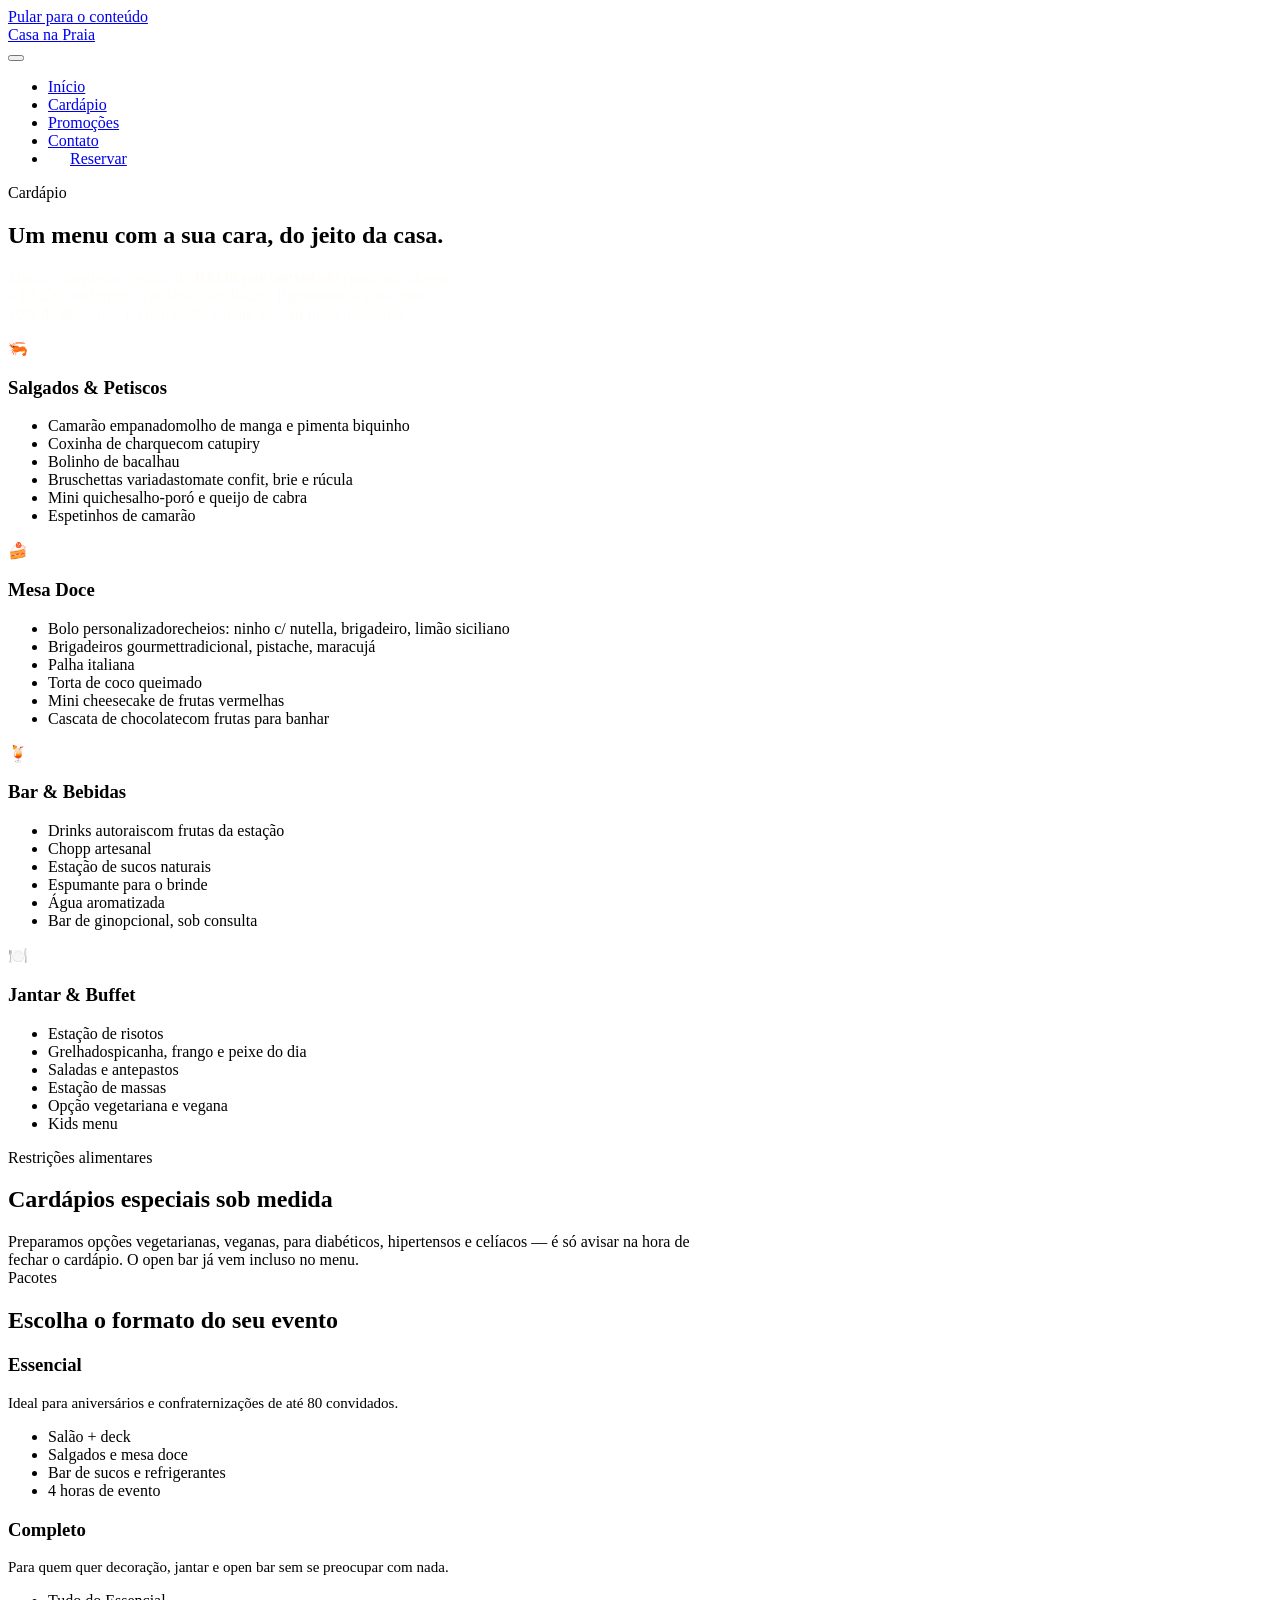
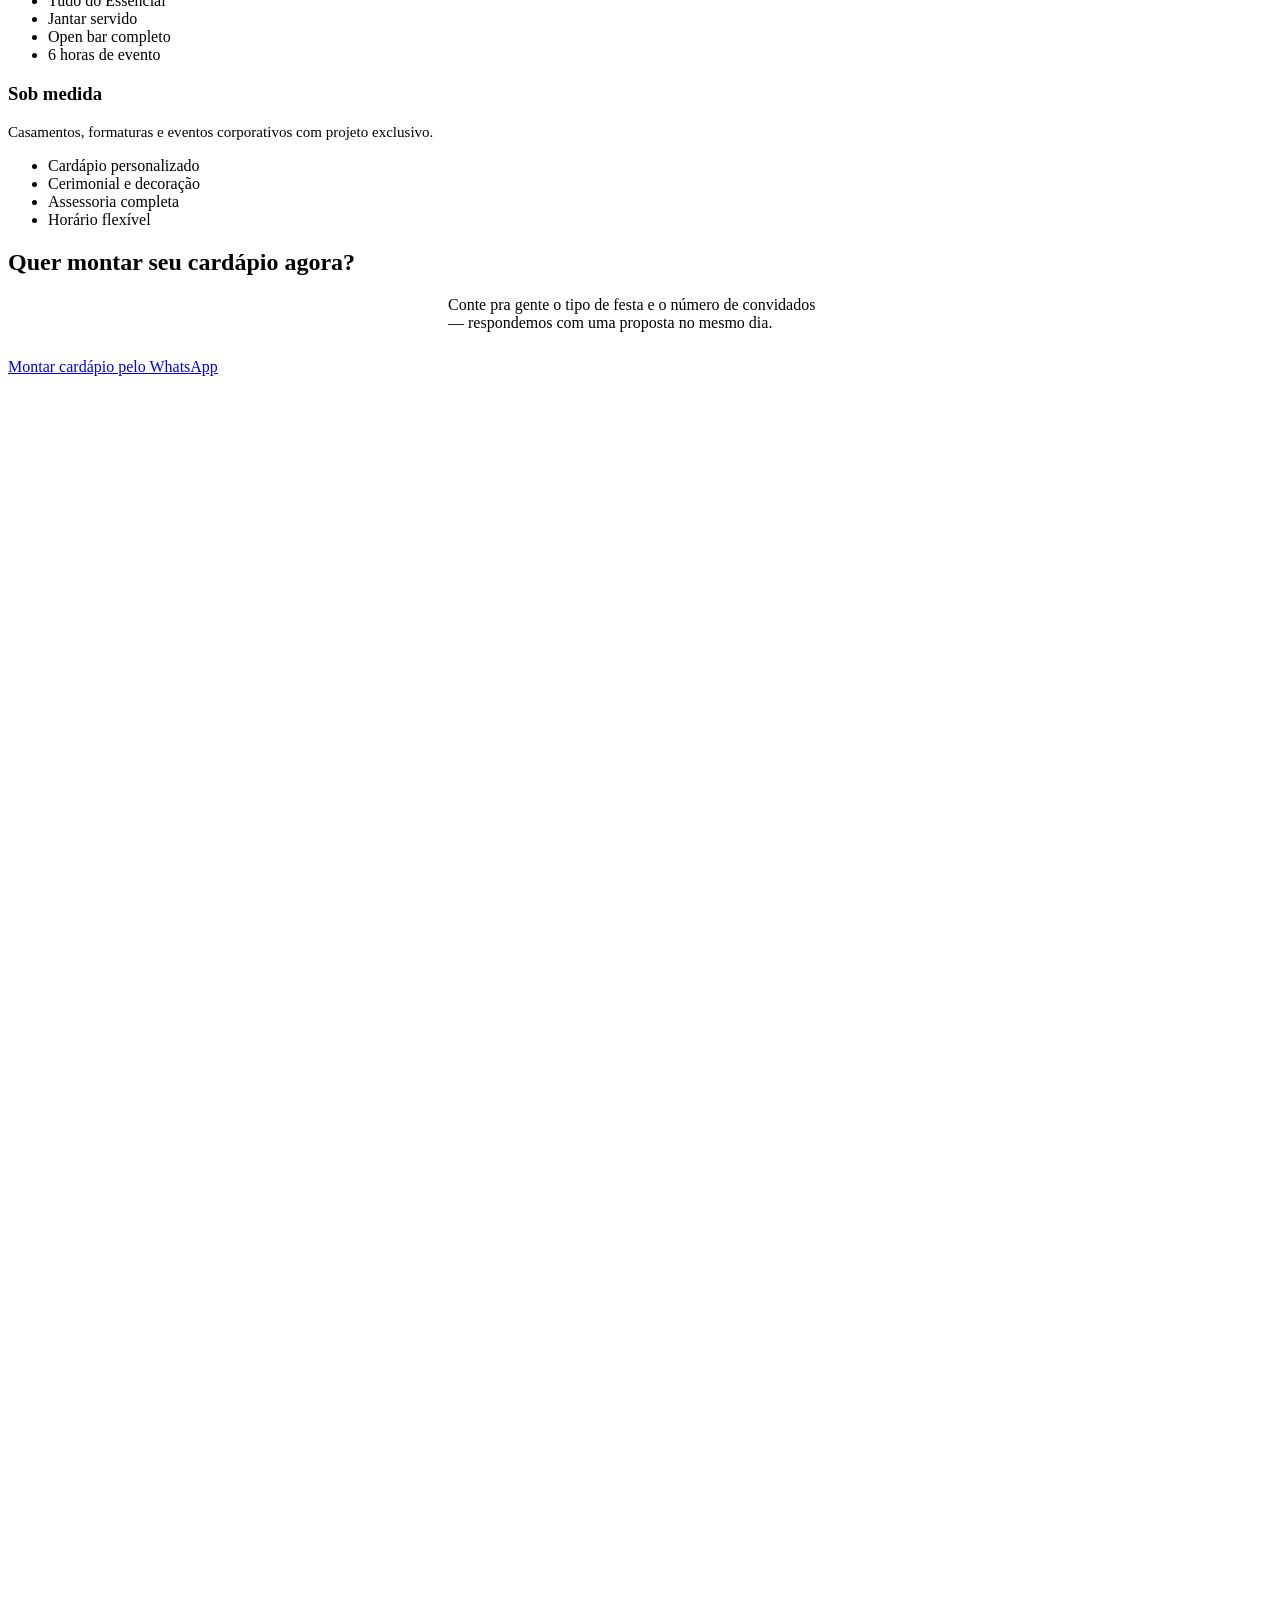
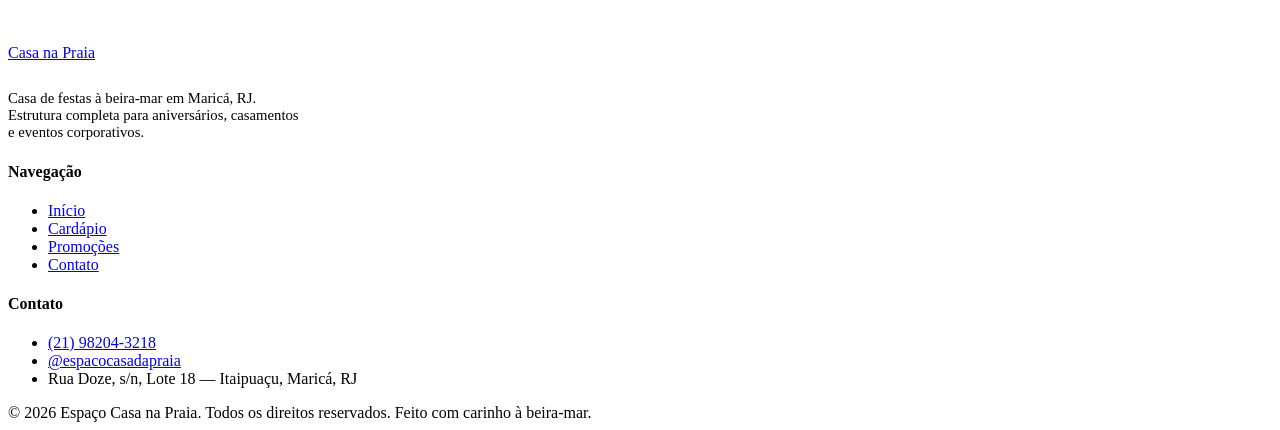
==== cardapio.html @ c76d35e6 "Add files via upload" ====
<!DOCTYPE html>
<html lang="pt-BR">
<head>
<meta charset="UTF-8">
<meta name="viewport" content="width=device-width, initial-scale=1.0">
<title>Cardápio — Espaço Casa na Praia</title>
<meta name="description" content="Conheça o cardápio do Espaço Casa na Praia: salgados, mesa doce, bar de bebidas e pacotes completos para o seu evento em Maricá, RJ.">
<link rel="canonical" href="https://www.espacocasadapraia.com.br/cardapio.html">
<link rel="preconnect" href="https://fonts.googleapis.com">
<link rel="stylesheet" href="css/style.css">
</head>
<body>
<a class="skip-link" href="#conteudo">Pular para o conteúdo</a>

<header class="site-header">
  <a href="index.html" class="logo">Casa na <span>Praia</span></a>
  <nav aria-label="Navegação principal">
    <button class="nav-toggle" aria-label="Abrir menu" aria-expanded="false">
      <span></span><span></span><span></span>
    </button>
    <ul class="nav-links">
      <li><a href="index.html">Início</a></li>
      <li><a href="cardapio.html">Cardápio</a></li>
      <li><a href="promocoes.html">Promoções</a></li>
      <li><a href="contato.html">Contato</a></li>
      <li><a href="contato.html#form" class="btn btn-primary" style="padding:10px 22px;">Reservar</a></li>
    </ul>
  </nav>
</header>

<main id="conteudo">
  <section class="page-hero">
    <div class="container reveal">
      <span class="eyebrow-label">Cardápio</span>
      <h1>Um menu com a sua cara, do jeito da casa.</h1>
      <p style="color: rgba(255,253,248,0.82); max-width: 56ch;">Menus completos a partir de <strong>R$140 por convidado</strong> (podendo chegar a R$220 conforme o cardápio escolhido). Pagamento à vista com 10% de desconto, ou parcelado em até 3x sem juros no cartão.</p>
    </div>
  </section>

  <section class="section-alt">
    <div class="container">
      <div class="card-grid reveal">

        <div class="menu-card">
          <span class="menu-card-icon">🦐</span>
          <h3>Salgados & Petiscos</h3>
          <ul class="menu-item-list">
            <li><span class="item-name">Camarão empanado<span class="item-desc">molho de manga e pimenta biquinho</span></span></li>
            <li><span class="item-name">Coxinha de charque<span class="item-desc">com catupiry</span></span></li>
            <li><span class="item-name">Bolinho de bacalhau</span></li>
            <li><span class="item-name">Bruschettas variadas<span class="item-desc">tomate confit, brie e rúcula</span></span></li>
            <li><span class="item-name">Mini quiches<span class="item-desc">alho-poró e queijo de cabra</span></span></li>
            <li><span class="item-name">Espetinhos de camarão</span></li>
          </ul>
        </div>

        <div class="menu-card">
          <span class="menu-card-icon">🍰</span>
          <h3>Mesa Doce</h3>
          <ul class="menu-item-list">
            <li><span class="item-name">Bolo personalizado<span class="item-desc">recheios: ninho c/ nutella, brigadeiro, limão siciliano</span></span></li>
            <li><span class="item-name">Brigadeiros gourmet<span class="item-desc">tradicional, pistache, maracujá</span></span></li>
            <li><span class="item-name">Palha italiana</span></li>
            <li><span class="item-name">Torta de coco queimado</span></li>
            <li><span class="item-name">Mini cheesecake de frutas vermelhas</span></li>
            <li><span class="item-name">Cascata de chocolate<span class="item-desc">com frutas para banhar</span></span></li>
          </ul>
        </div>

        <div class="menu-card">
          <span class="menu-card-icon">🍹</span>
          <h3>Bar & Bebidas</h3>
          <ul class="menu-item-list">
            <li><span class="item-name">Drinks autorais<span class="item-desc">com frutas da estação</span></span></li>
            <li><span class="item-name">Chopp artesanal</span></li>
            <li><span class="item-name">Estação de sucos naturais</span></li>
            <li><span class="item-name">Espumante para o brinde</span></li>
            <li><span class="item-name">Água aromatizada</span></li>
            <li><span class="item-name">Bar de gin<span class="item-desc">opcional, sob consulta</span></span></li>
          </ul>
        </div>

        <div class="menu-card">
          <span class="menu-card-icon">🍽️</span>
          <h3>Jantar & Buffet</h3>
          <ul class="menu-item-list">
            <li><span class="item-name">Estação de risotos</span></li>
            <li><span class="item-name">Grelhados<span class="item-desc">picanha, frango e peixe do dia</span></span></li>
            <li><span class="item-name">Saladas e antepastos</span></li>
            <li><span class="item-name">Estação de massas</span></li>
            <li><span class="item-name">Opção vegetariana e vegana</span></li>
            <li><span class="item-name">Kids menu</span></li>
          </ul>
        </div>

      </div>
    </div>
  </section>

  <section>
    <div class="container">
      <div class="section-head center reveal" style="max-width: 720px;">
        <span class="eyebrow-label">Restrições alimentares</span>
        <h2>Cardápios especiais sob medida</h2>
        <p style="margin: 0 auto;">Preparamos opções vegetarianas, veganas, para diabéticos, hipertensos e celíacos — é só avisar na hora de fechar o cardápio. O open bar já vem incluso no menu.</p>
      </div>
    </div>
  </section>

  <section>
    <div class="container">
      <div class="section-head center reveal">
        <span class="eyebrow-label">Pacotes</span>
        <h2>Escolha o formato do seu evento</h2>
      </div>
      <div class="card-grid reveal">
        <div class="menu-card">
          <h3>Essencial</h3>
          <p style="font-size:0.94rem;">Ideal para aniversários e confraternizações de até 80 convidados.</p>
          <ul class="menu-item-list">
            <li><span class="item-name">Salão + deck</span></li>
            <li><span class="item-name">Salgados e mesa doce</span></li>
            <li><span class="item-name">Bar de sucos e refrigerantes</span></li>
            <li><span class="item-name">4 horas de evento</span></li>
          </ul>
        </div>
        <div class="menu-card">
          <h3>Completo</h3>
          <p style="font-size:0.94rem;">Para quem quer decoração, jantar e open bar sem se preocupar com nada.</p>
          <ul class="menu-item-list">
            <li><span class="item-name">Tudo do Essencial</span></li>
            <li><span class="item-name">Jantar servido</span></li>
            <li><span class="item-name">Open bar completo</span></li>
            <li><span class="item-name">6 horas de evento</span></li>
          </ul>
        </div>
        <div class="menu-card">
          <h3>Sob medida</h3>
          <p style="font-size:0.94rem;">Casamentos, formaturas e eventos corporativos com projeto exclusivo.</p>
          <ul class="menu-item-list">
            <li><span class="item-name">Cardápio personalizado</span></li>
            <li><span class="item-name">Cerimonial e decoração</span></li>
            <li><span class="item-name">Assessoria completa</span></li>
            <li><span class="item-name">Horário flexível</span></li>
          </ul>
        </div>
      </div>
    </div>
  </section>

  <section class="cta-band">
    <div class="container reveal">
      <h2>Quer montar seu cardápio agora?</h2>
      <p style="margin: 0 auto 26px; max-width: 48ch;">Conte pra gente o tipo de festa e o número de convidados — respondemos com uma proposta no mesmo dia.</p>
      <a href="https://wa.me/5521982043218?text=Ol%C3%A1!%20Quero%20montar%20o%20card%C3%A1pio%20para%20o%20meu%20evento." target="_blank" rel="noopener" class="btn btn-outline-dark">Montar cardápio pelo WhatsApp</a>
    </div>
  </section>
</main>

<a class="whatsapp-float" href="https://wa.me/5521982043218?text=Ol%C3%A1!%20Quero%20montar%20o%20card%C3%A1pio%20para%20o%20meu%20evento." target="_blank" rel="noopener" aria-label="Falar no WhatsApp">
  <svg viewBox="0 0 32 32" fill="white" xmlns="http://www.w3.org/2000/svg"><path d="M16.001 3C9.373 3 4 8.373 4 15c0 2.29.638 4.43 1.744 6.256L4 29l7.94-1.687A11.94 11.94 0 0016 27c6.628 0 12-5.373 12-12S22.629 3 16.001 3zm0 21.6c-1.87 0-3.62-.52-5.113-1.424l-.367-.218-4.71 1.001 1.02-4.594-.24-.377A9.55 9.55 0 016.4 15c0-5.302 4.299-9.6 9.601-9.6 5.301 0 9.6 4.298 9.6 9.6 0 5.301-4.299 9.6-9.6 9.6zm5.273-7.19c-.29-.145-1.71-.844-1.975-.94-.264-.097-.457-.145-.649.145-.192.29-.746.94-.914 1.133-.168.193-.336.217-.626.072-.29-.145-1.224-.451-2.331-1.437-.862-.769-1.444-1.717-1.613-2.007-.168-.29-.018-.446.127-.59.13-.13.29-.338.434-.507.145-.169.193-.29.29-.482.097-.193.048-.362-.024-.507-.072-.145-.649-1.564-.89-2.14-.234-.564-.472-.488-.649-.497l-.553-.01c-.193 0-.507.072-.773.362-.264.29-1.01.987-1.01 2.407s1.034 2.79 1.178 2.983c.145.193 2.035 3.107 4.93 4.357.689.297 1.226.474 1.645.607.691.22 1.32.189 1.818.115.554-.083 1.71-.699 1.951-1.374.24-.676.24-1.254.168-1.374-.072-.121-.264-.193-.554-.338z"/></svg>
</a>

<footer>
  <div class="container">
    <div class="footer-grid">
      <div>
        <a href="index.html" class="logo" style="display:inline-block; margin-bottom:14px;">Casa na <span>Praia</span></a>
        <p style="max-width: 40ch; font-size: 0.92rem;">Casa de festas à beira-mar em Maricá, RJ. Estrutura completa para aniversários, casamentos e eventos corporativos.</p>
      </div>
      <div>
        <h4>Navegação</h4>
        <ul>
          <li><a href="index.html">Início</a></li>
          <li><a href="cardapio.html">Cardápio</a></li>
          <li><a href="promocoes.html">Promoções</a></li>
          <li><a href="contato.html">Contato</a></li>
        </ul>
      </div>
      <div>
        <h4>Contato</h4>
        <ul>
          <li><a href="https://wa.me/5521982043218" target="_blank" rel="noopener">(21) 98204-3218</a></li>
          <li><a href="https://instagram.com/espacocasadapraia" target="_blank" rel="noopener">@espacocasadapraia</a></li>
          <li>Rua Doze, s/n, Lote 18 — Itaipuaçu, Maricá, RJ</li>
        </ul>
      </div>
    </div>
    <div class="footer-bottom">
      <span>© 2026 Espaço Casa na Praia. Todos os direitos reservados.</span>
      <span>Feito com carinho à beira-mar.</span>
    </div>
  </div>
</footer>

<script src="js/script.js"></script>
</body>
</html>
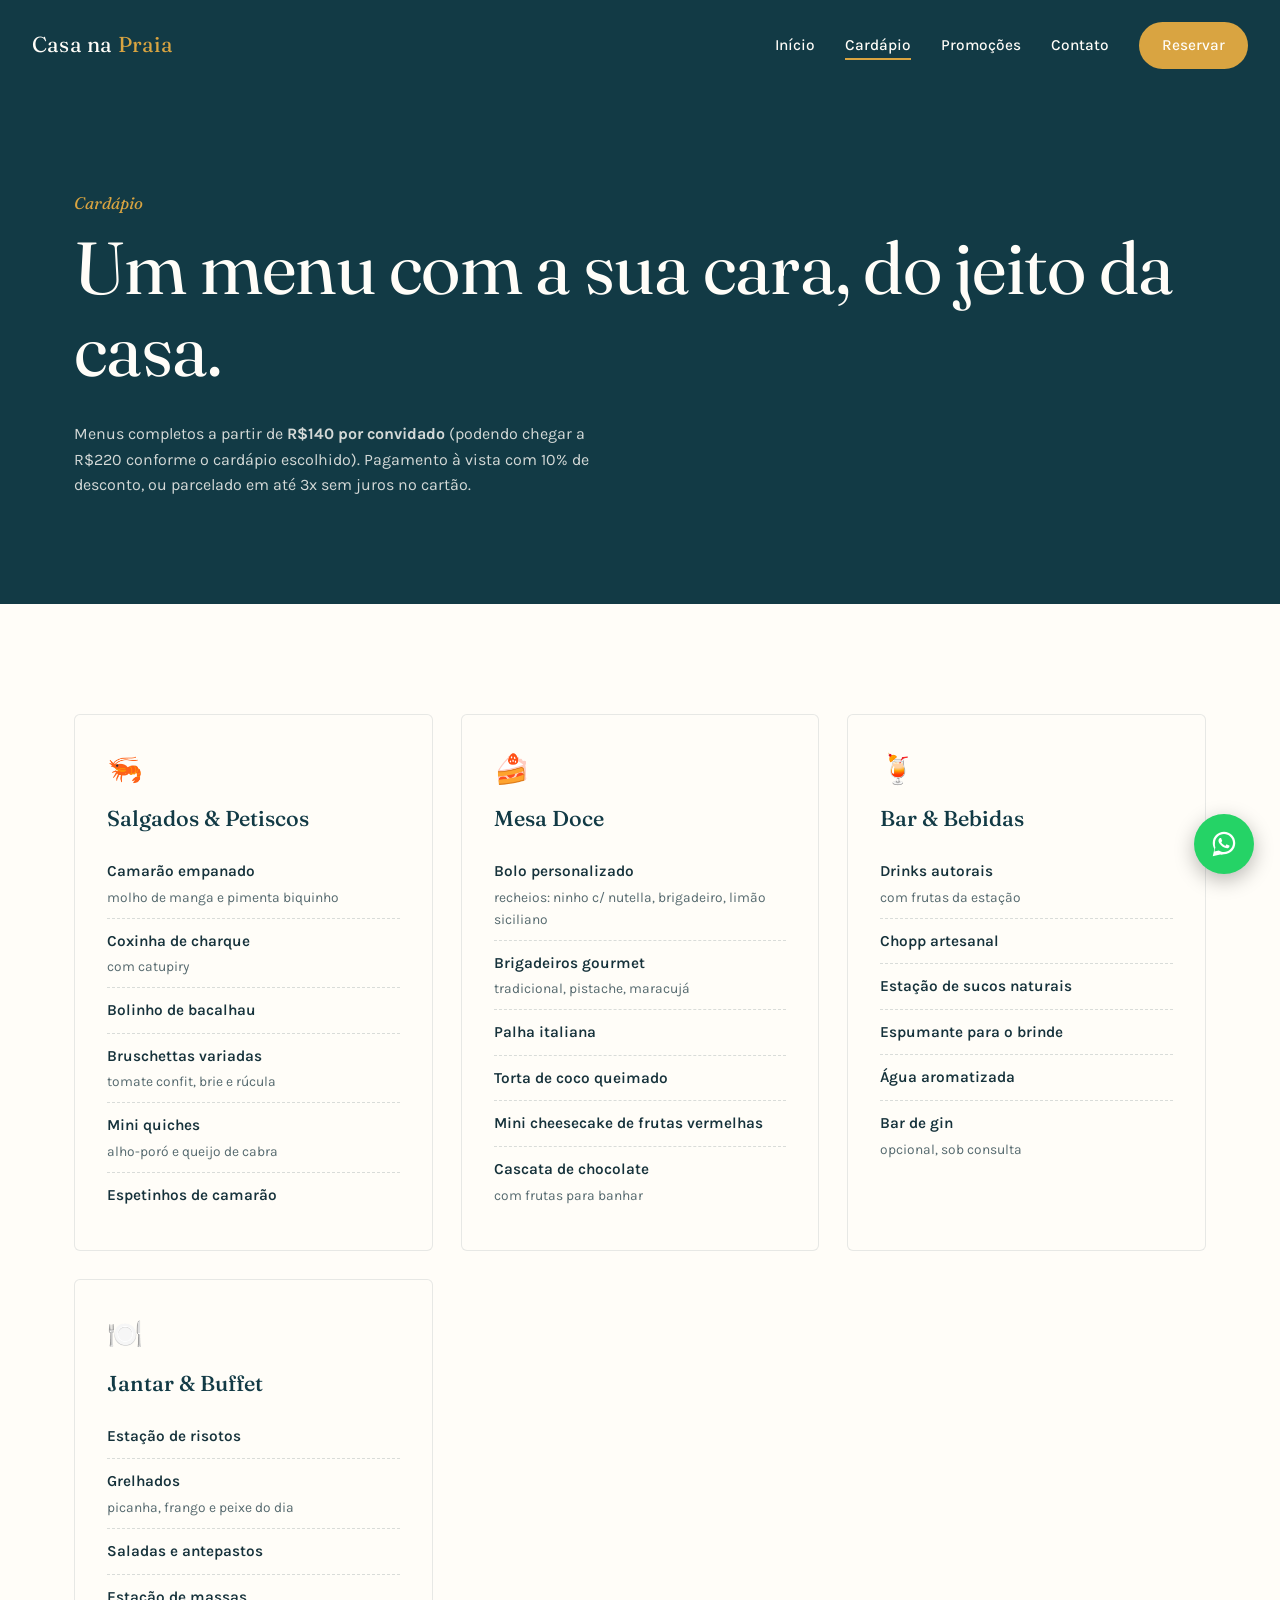
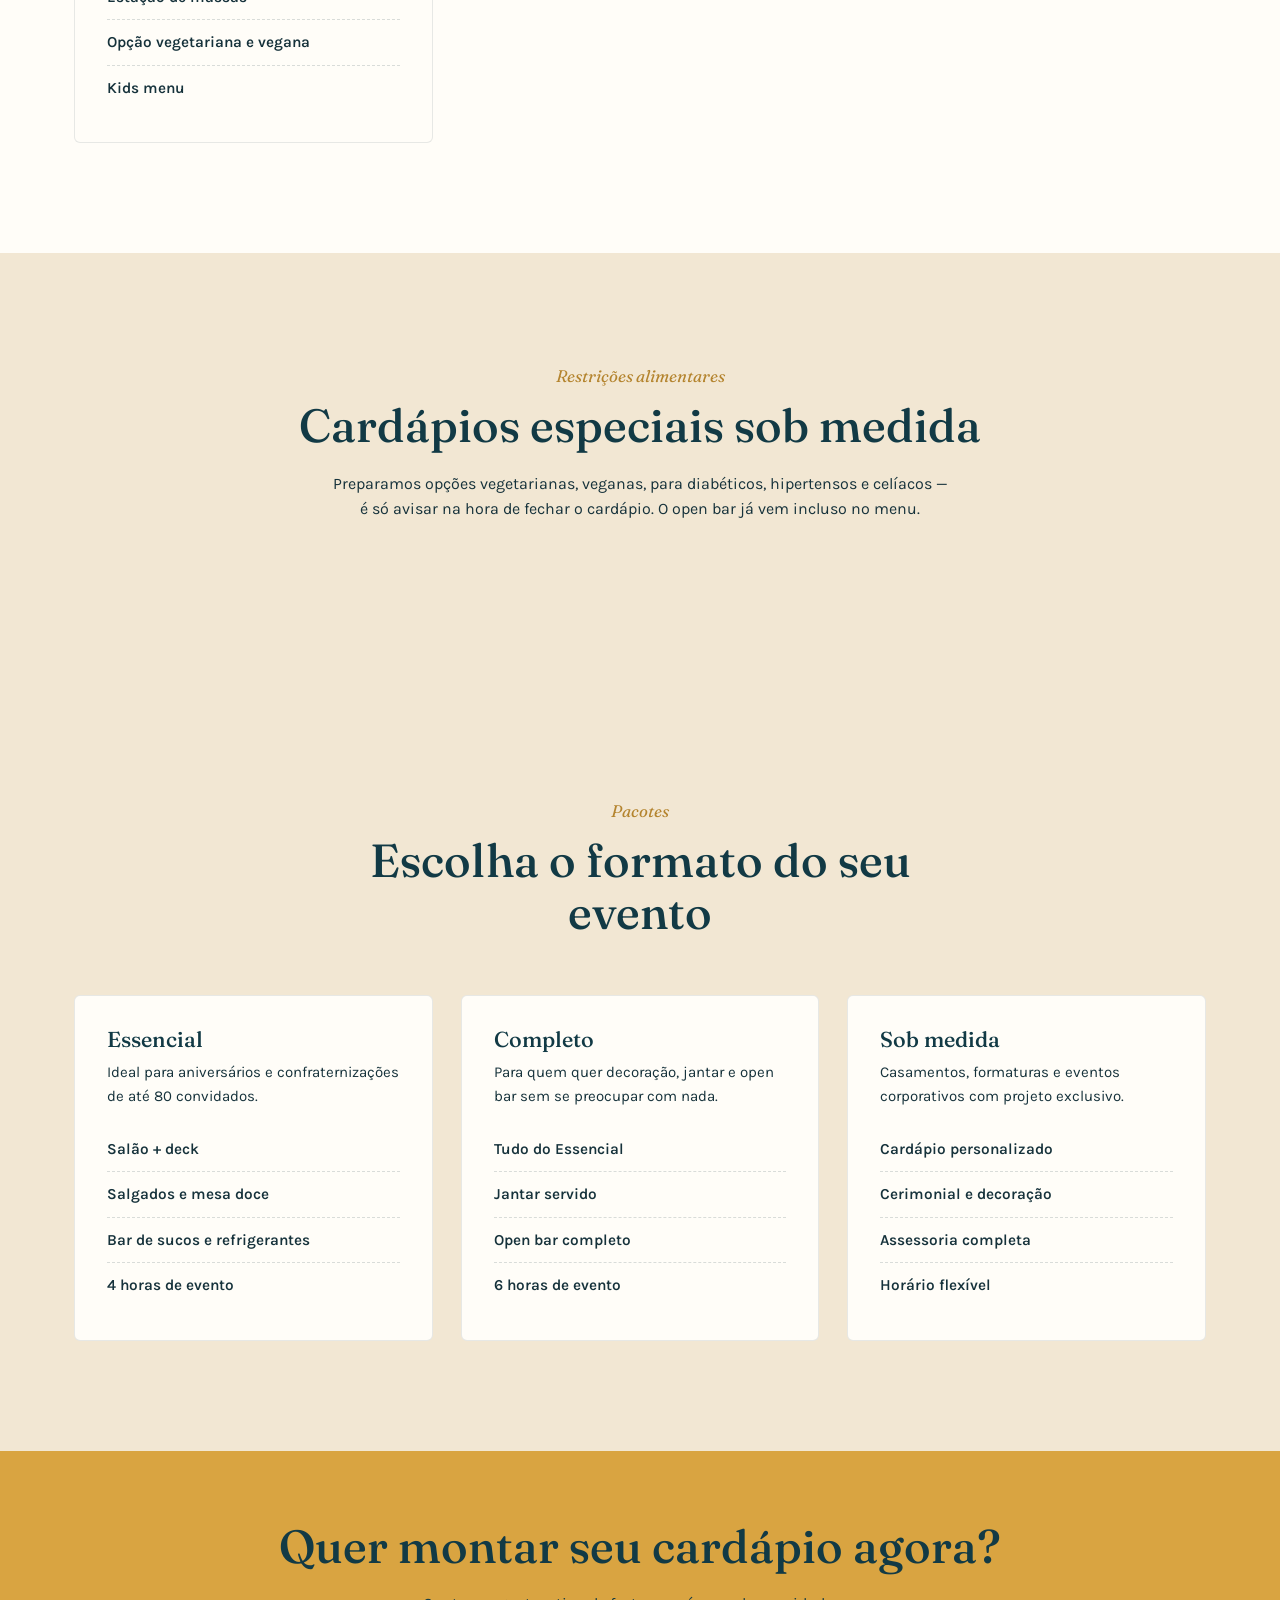
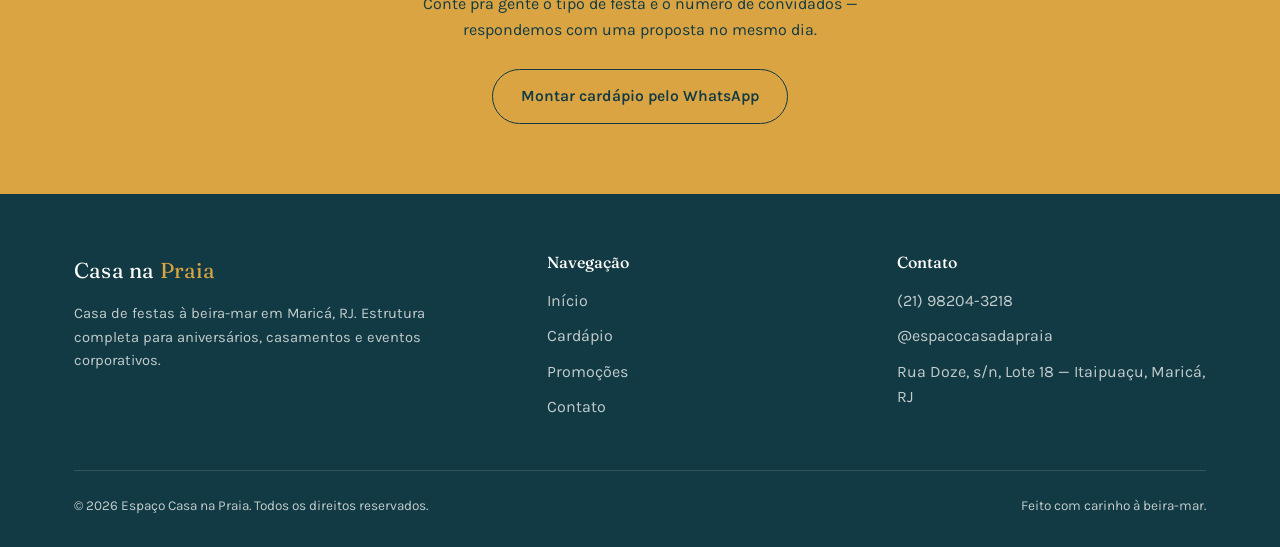
==== commit 91f5a57e: "Add files via upload" ====
--- a/cardapio.html
+++ b/cardapio.html
@@ -7,7 +7,549 @@
 <meta name="description" content="Conheça o cardápio do Espaço Casa na Praia: salgados, mesa doce, bar de bebidas e pacotes completos para o seu evento em Maricá, RJ.">
 <link rel="canonical" href="https://www.espacocasadapraia.com.br/cardapio.html">
 <link rel="preconnect" href="https://fonts.googleapis.com">
-<link rel="stylesheet" href="css/style.css">
+<style>
+/* ============================================================
+   Espaço Casa da Praia — design tokens
+   Palette: areia #F2E7D3, espuma #FFFDF8, azul-fundo #123A45,
+            azul-medio #2E6A7A, azul-claro #6FAAB8, dourado #D9A441
+   Type: 'Fraunces' (display, organic serif) + 'Karla' (body, humanist sans)
+   ============================================================ */
+
+@import url('https://fonts.googleapis.com/css2?family=Fraunces:ital,opsz,wght@0,9..144,300;0,9..144,400;0,9..144,500;0,9..144,600;1,9..144,400&family=Karla:wght@400;500;600;700&display=swap');
+
+:root{
+  --areia: #F2E7D3;
+  --areia-escura: #E4D5B8;
+  --espuma: #FFFDF8;
+  --azul-fundo: #123A45;
+  --azul-texto: #16323B;
+  --azul-medio: #2E6A7A;
+  --azul-claro: #6FAAB8;
+  --dourado: #D9A441;
+  --dourado-escuro: #B4842E;
+  --coral: #E4633F;
+
+  --serif: 'Fraunces', Georgia, serif;
+  --sans: 'Karla', -apple-system, sans-serif;
+
+  --max-width: 1180px;
+  --radius: 6px;
+  --transition: 0.35s cubic-bezier(0.4, 0, 0.2, 1);
+}
+
+*, *::before, *::after{ box-sizing: border-box; }
+html{ scroll-behavior: smooth; }
+@media (prefers-reduced-motion: reduce){
+  html{ scroll-behavior: auto; }
+  *, *::before, *::after{ animation-duration: 0.01ms !important; animation-iteration-count: 1 !important; transition-duration: 0.01ms !important; }
+}
+
+body{
+  margin: 0;
+  font-family: var(--sans);
+  color: var(--azul-texto);
+  background: var(--areia);
+  line-height: 1.6;
+  -webkit-font-smoothing: antialiased;
+}
+
+h1, h2, h3, h4{
+  font-family: var(--serif);
+  color: var(--azul-fundo);
+  margin: 0 0 0.4em;
+  line-height: 1.12;
+  font-weight: 500;
+}
+
+h1{ font-size: clamp(2.6rem, 6vw, 4.6rem); font-weight: 400; letter-spacing: -0.01em; }
+h2{ font-size: clamp(1.9rem, 4vw, 2.9rem); }
+h3{ font-size: 1.35rem; }
+
+p{ margin: 0 0 1em; max-width: 62ch; }
+
+a{ color: inherit; text-decoration: none; }
+
+img{ max-width: 100%; display: block; }
+
+.container{
+  max-width: var(--max-width);
+  margin: 0 auto;
+  padding: 0 24px;
+}
+
+.btn{
+  display: inline-flex;
+  align-items: center;
+  gap: 10px;
+  font-family: var(--sans);
+  font-weight: 600;
+  font-size: 0.98rem;
+  padding: 14px 28px;
+  border-radius: 100px;
+  border: 1.5px solid transparent;
+  cursor: pointer;
+  transition: transform var(--transition), background var(--transition), border-color var(--transition), color var(--transition);
+}
+.btn:hover{ transform: translateY(-2px); }
+.btn:focus-visible{ outline: 3px solid var(--dourado); outline-offset: 3px; }
+
+.btn-primary{ background: var(--dourado); color: var(--azul-fundo); }
+.btn-primary:hover{ background: var(--dourado-escuro); }
+
+.btn-outline{ background: transparent; border-color: var(--espuma); color: var(--espuma); }
+.btn-outline:hover{ background: rgba(255,253,248,0.12); }
+
+.btn-outline-dark{ background: transparent; border-color: var(--azul-fundo); color: var(--azul-fundo); }
+.btn-outline-dark:hover{ background: var(--azul-fundo); color: var(--espuma); }
+
+/* ---------- Header ---------- */
+.site-header{
+  position: fixed;
+  top: 0; left: 0; right: 0;
+  z-index: 100;
+  display: flex;
+  align-items: center;
+  justify-content: space-between;
+  padding: 22px 32px;
+  transition: background var(--transition), padding var(--transition), box-shadow var(--transition);
+}
+.site-header.is-solid{
+  background: rgba(18, 58, 69, 0.94);
+  backdrop-filter: blur(6px);
+  padding: 14px 32px;
+  box-shadow: 0 4px 22px rgba(0,0,0,0.12);
+}
+.logo{
+  font-family: var(--serif);
+  font-size: 1.35rem;
+  color: var(--espuma);
+  letter-spacing: 0.01em;
+}
+.logo span{ color: var(--dourado); }
+
+.nav-links{
+  display: flex;
+  align-items: center;
+  gap: 30px;
+  list-style: none;
+  margin: 0; padding: 0;
+}
+.nav-links a{
+  color: var(--espuma);
+  font-size: 0.96rem;
+  font-weight: 500;
+  position: relative;
+  padding: 4px 0;
+}
+.nav-links a::after{
+  content: '';
+  position: absolute;
+  left: 0; bottom: -2px;
+  width: 0; height: 2px;
+  background: var(--dourado);
+  transition: width var(--transition);
+}
+.nav-links a:hover::after,
+.nav-links a.is-active::after{ width: 100%; }
+
+.nav-toggle{
+  display: none;
+  background: none;
+  border: none;
+  cursor: pointer;
+  padding: 6px;
+}
+.nav-toggle span{
+  display: block;
+  width: 26px; height: 2px;
+  background: var(--espuma);
+  margin: 6px 0;
+  transition: transform var(--transition), opacity var(--transition);
+}
+
+@media (max-width: 860px){
+  .nav-toggle{ display: block; }
+  .nav-links{
+    position: fixed;
+    top: 0; right: 0;
+    height: 100vh;
+    width: min(78vw, 340px);
+    background: var(--azul-fundo);
+    flex-direction: column;
+    justify-content: center;
+    align-items: flex-start;
+    padding: 40px;
+    gap: 26px;
+    transform: translateX(100%);
+    transition: transform var(--transition);
+  }
+  .nav-links.is-open{ transform: translateX(0); }
+  .nav-links a{ font-size: 1.2rem; }
+}
+
+/* ---------- Hero ---------- */
+.hero{
+  position: relative;
+  min-height: 100vh;
+  display: flex;
+  align-items: flex-end;
+  background: linear-gradient(180deg, var(--azul-fundo) 0%, var(--azul-medio) 100%);
+  overflow: hidden;
+  padding-bottom: 120px;
+}
+.hero-bg{
+  position: absolute; inset: 0;
+  background-image: url('https://images.unsplash.com/photo-1519741497674-611481863552?q=80&w=1800&auto=format&fit=crop');
+  background-size: cover;
+  background-position: center 65%;
+  opacity: 0.34;
+  mix-blend-mode: luminosity;
+}
+.hero-content{
+  position: relative;
+  z-index: 2;
+  color: var(--espuma);
+  max-width: 720px;
+  padding: 0 32px;
+  opacity: 0;
+  animation: rise 1s ease-out 0.2s forwards;
+}
+@keyframes rise{
+  from{ opacity: 0; transform: translateY(28px); }
+  to{ opacity: 1; transform: translateY(0); }
+}
+.hero-eyebrow{
+  color: var(--dourado);
+  font-family: var(--serif);
+  font-style: italic;
+  font-size: 1.1rem;
+  margin-bottom: 14px;
+}
+.hero h1{ color: var(--espuma); margin-bottom: 20px; }
+.hero p{ color: rgba(255,253,248,0.86); font-size: 1.12rem; max-width: 52ch; }
+.hero-actions{ display: flex; gap: 16px; margin-top: 30px; flex-wrap: wrap; }
+
+.wave-divider{
+  position: absolute;
+  bottom: -1px; left: 0; right: 0;
+  z-index: 3;
+  line-height: 0;
+}
+.wave-divider svg{ width: 100%; height: 90px; display: block; }
+
+/* ---------- Sections ---------- */
+section{ padding: 110px 0; position: relative; }
+.section-alt{ background: var(--espuma); }
+.section-dark{ background: var(--azul-fundo); color: var(--espuma); }
+.section-dark h2, .section-dark h3{ color: var(--espuma); }
+.section-dark p{ color: rgba(255,253,248,0.82); }
+
+.eyebrow-label{
+  font-family: var(--serif);
+  font-style: italic;
+  color: var(--dourado-escuro);
+  font-size: 1.05rem;
+  margin-bottom: 10px;
+  display: block;
+}
+.section-dark .eyebrow-label{ color: var(--dourado); }
+
+.section-head{ max-width: 640px; margin-bottom: 56px; }
+.section-head.center{ margin-left: auto; margin-right: auto; text-align: center; }
+
+/* ---------- Sobre / grid ---------- */
+.sobre-grid{
+  display: grid;
+  grid-template-columns: 1.05fr 0.95fr;
+  gap: 64px;
+  align-items: center;
+}
+.sobre-figure{ position: relative; }
+.sobre-figure img{
+  border-radius: var(--radius);
+  width: 100%;
+  aspect-ratio: 4/5;
+  object-fit: cover;
+}
+.sobre-figure::before{
+  content: '';
+  position: absolute;
+  top: -20px; left: -20px;
+  width: 140px; height: 140px;
+  border: 2px solid var(--dourado);
+  border-radius: var(--radius);
+  z-index: -1;
+}
+.sobre-stats{
+  display: flex;
+  gap: 40px;
+  margin-top: 34px;
+  padding-top: 28px;
+  border-top: 1px solid rgba(22,50,59,0.15);
+}
+.stat-num{ font-family: var(--serif); font-size: 2.1rem; color: var(--azul-medio); display: block; }
+.stat-label{ font-size: 0.9rem; color: var(--azul-texto); opacity: 0.75; }
+
+@media (max-width: 860px){
+  .sobre-grid{ grid-template-columns: 1fr; gap: 40px; }
+  .sobre-figure::before{ display: none; }
+}
+
+/* ---------- Cards (menu, promos) ---------- */
+.card-grid{
+  display: grid;
+  grid-template-columns: repeat(auto-fit, minmax(280px, 1fr));
+  gap: 28px;
+}
+.menu-card{
+  background: var(--espuma);
+  border: 1px solid rgba(22,50,59,0.1);
+  border-radius: var(--radius);
+  padding: 32px;
+  transition: border-color var(--transition), transform var(--transition);
+}
+.menu-card:hover{ border-color: var(--dourado); transform: translateY(-4px); }
+.menu-card-icon{ font-size: 1.8rem; margin-bottom: 14px; display: block; }
+.menu-item-list{ list-style: none; margin: 18px 0 0; padding: 0; }
+.menu-item-list li{
+  display: flex;
+  justify-content: space-between;
+  gap: 12px;
+  padding: 10px 0;
+  border-bottom: 1px dashed rgba(22,50,59,0.16);
+  font-size: 0.96rem;
+}
+.menu-item-list li:last-child{ border-bottom: none; }
+.menu-item-list .item-name{ font-weight: 600; }
+.menu-item-list .item-desc{ display: block; font-weight: 400; opacity: 0.72; font-size: 0.86rem; margin-top: 2px; }
+
+.promo-card{
+  position: relative;
+  background: var(--azul-fundo);
+  color: var(--espuma);
+  border-radius: var(--radius);
+  padding: 36px;
+  overflow: hidden;
+}
+.promo-tag{
+  display: inline-block;
+  background: var(--dourado);
+  color: var(--azul-fundo);
+  font-weight: 700;
+  font-size: 0.78rem;
+  padding: 5px 13px;
+  border-radius: 100px;
+  margin-bottom: 18px;
+}
+.promo-price{ font-family: var(--serif); font-size: 2.3rem; color: var(--dourado); margin: 14px 0; }
+.promo-old-price{ text-decoration: line-through; opacity: 0.6; font-size: 1rem; margin-left: 10px; }
+
+/* ---------- Gallery ---------- */
+.gallery-grid{
+  display: grid;
+  grid-template-columns: repeat(4, 1fr);
+  grid-auto-rows: 220px;
+  gap: 14px;
+}
+.gallery-grid a{
+  display: block;
+  overflow: hidden;
+  border-radius: var(--radius);
+  position: relative;
+}
+.gallery-grid img{
+  width: 100%; height: 100%;
+  object-fit: cover;
+  transition: transform 0.6s ease;
+}
+.gallery-grid a:hover img{ transform: scale(1.08); }
+.gallery-grid .tall{ grid-row: span 2; }
+.gallery-grid .wide{ grid-column: span 2; }
+
+@media (max-width: 860px){
+  .gallery-grid{ grid-template-columns: repeat(2, 1fr); grid-auto-rows: 180px; }
+  .gallery-grid .wide{ grid-column: span 2; }
+  .gallery-grid .tall{ grid-row: span 1; }
+}
+
+/* ---------- Localização ---------- */
+.local-grid{
+  display: grid;
+  grid-template-columns: 0.85fr 1.15fr;
+  gap: 0;
+  border-radius: var(--radius);
+  overflow: hidden;
+  border: 1px solid rgba(22,50,59,0.12);
+}
+.local-info{
+  background: var(--espuma);
+  padding: 48px;
+}
+.local-info dl{ margin: 0; }
+.local-info dt{
+  font-family: var(--serif);
+  font-style: italic;
+  color: var(--azul-medio);
+  margin-top: 26px;
+  font-size: 1.02rem;
+}
+.local-info dt:first-child{ margin-top: 0; }
+.local-info dd{ margin: 6px 0 0; font-size: 0.98rem; }
+.local-info .horario-row{
+  display: flex;
+  justify-content: space-between;
+  max-width: 320px;
+  padding: 6px 0;
+  font-size: 0.94rem;
+}
+.local-map iframe{ width: 100%; height: 100%; min-height: 420px; border: 0; display: block; }
+
+@media (max-width: 860px){
+  .local-grid{ grid-template-columns: 1fr; }
+  .local-map iframe{ min-height: 320px; }
+}
+
+/* ---------- Social row ---------- */
+.social-row{ display: flex; gap: 18px; align-items: center; }
+.social-pill{
+  display: inline-flex;
+  align-items: center;
+  gap: 8px;
+  padding: 10px 18px;
+  border-radius: 100px;
+  border: 1px solid rgba(255,253,248,0.35);
+  font-size: 0.92rem;
+  transition: border-color var(--transition), background var(--transition);
+}
+.social-pill:hover{ border-color: var(--dourado); background: rgba(217,164,65,0.1); }
+
+/* ---------- Form ---------- */
+.form-grid{
+  display: grid;
+  grid-template-columns: 1fr 1fr;
+  gap: 20px;
+}
+.form-grid .full{ grid-column: 1 / -1; }
+.field label{
+  display: block;
+  font-size: 0.86rem;
+  font-weight: 600;
+  margin-bottom: 8px;
+  color: var(--azul-texto);
+}
+.field input, .field select, .field textarea{
+  width: 100%;
+  padding: 13px 16px;
+  border-radius: var(--radius);
+  border: 1.5px solid rgba(22,50,59,0.2);
+  background: var(--espuma);
+  font-family: var(--sans);
+  font-size: 0.97rem;
+  color: var(--azul-texto);
+  transition: border-color var(--transition);
+}
+.field input:focus, .field select:focus, .field textarea:focus{
+  outline: none;
+  border-color: var(--azul-medio);
+}
+.field textarea{ resize: vertical; min-height: 120px; }
+
+.form-note{ font-size: 0.85rem; opacity: 0.7; margin-top: 6px; }
+.form-status{ margin-top: 18px; font-weight: 600; display: none; }
+.form-status.is-visible{ display: block; }
+
+@media (max-width: 640px){
+  .form-grid{ grid-template-columns: 1fr; }
+}
+
+/* ---------- CTA banda ---------- */
+.cta-band{
+  background: var(--dourado);
+  color: var(--azul-fundo);
+  padding: 70px 0;
+  text-align: center;
+}
+.cta-band h2{ color: var(--azul-fundo); }
+
+/* ---------- Footer ---------- */
+footer{
+  background: var(--azul-fundo);
+  color: rgba(255,253,248,0.75);
+  padding: 60px 0 30px;
+}
+.footer-grid{
+  display: grid;
+  grid-template-columns: 1.4fr 1fr 1fr;
+  gap: 40px;
+  padding-bottom: 40px;
+  border-bottom: 1px solid rgba(255,253,248,0.14);
+}
+.footer-grid h4{ color: var(--espuma); font-size: 1rem; margin-bottom: 16px; }
+.footer-grid ul{ list-style: none; margin: 0; padding: 0; }
+.footer-grid li{ margin-bottom: 10px; }
+.footer-grid a:hover{ color: var(--dourado); }
+.footer-bottom{
+  display: flex;
+  justify-content: space-between;
+  flex-wrap: wrap;
+  gap: 12px;
+  padding-top: 24px;
+  font-size: 0.85rem;
+}
+
+@media (max-width: 700px){
+  .footer-grid{ grid-template-columns: 1fr; }
+}
+
+/* ---------- WhatsApp floating button ---------- */
+.whatsapp-float{
+  position: fixed;
+  bottom: 26px; right: 26px;
+  z-index: 200;
+  width: 60px; height: 60px;
+  border-radius: 50%;
+  background: #25D366;
+  display: flex;
+  align-items: center;
+  justify-content: center;
+  box-shadow: 0 6px 20px rgba(0,0,0,0.28);
+  transition: transform var(--transition);
+}
+.whatsapp-float:hover{ transform: scale(1.08); }
+.whatsapp-float svg{ width: 30px; height: 30px; }
+
+/* ---------- Page hero (inner pages) ---------- */
+.page-hero{
+  background: var(--azul-fundo);
+  color: var(--espuma);
+  padding: 190px 0 90px;
+  text-align: left;
+}
+.page-hero h1{ color: var(--espuma); }
+.page-hero .eyebrow-label{ color: var(--dourado); }
+
+/* ---------- Reveal on scroll ---------- */
+.reveal{
+  opacity: 0;
+  transform: translateY(24px);
+  transition: opacity 0.7s ease, transform 0.7s ease;
+}
+.reveal.is-visible{ opacity: 1; transform: translateY(0); }
+
+/* ---------- Skip link ---------- */
+.skip-link{
+  position: absolute;
+  left: -9999px;
+  top: 0;
+  background: var(--dourado);
+  color: var(--azul-fundo);
+  padding: 12px 20px;
+  z-index: 999;
+  font-weight: 700;
+}
+.skip-link:focus{ left: 16px; top: 16px; }
+
+</style>
 </head>
 <body>
 <a class="skip-link" href="#conteudo">Pular para o conteúdo</a>
@@ -193,6 +735,99 @@
   </div>
 </footer>
 
-<script src="js/script.js"></script>
+<script>
+// Espaço Casa da Praia — comportamento do site
+(function () {
+  'use strict';
+
+  // Header sólido ao rolar
+  var header = document.querySelector('.site-header');
+  function onScroll() {
+    if (!header) return;
+    if (window.scrollY > 40) {
+      header.classList.add('is-solid');
+    } else {
+      header.classList.remove('is-solid');
+    }
+  }
+  window.addEventListener('scroll', onScroll, { passive: true });
+  onScroll();
+
+  // Menu mobile
+  var toggle = document.querySelector('.nav-toggle');
+  var links = document.querySelector('.nav-links');
+  if (toggle && links) {
+    toggle.addEventListener('click', function () {
+      var isOpen = links.classList.toggle('is-open');
+      toggle.setAttribute('aria-expanded', isOpen ? 'true' : 'false');
+    });
+    links.querySelectorAll('a').forEach(function (a) {
+      a.addEventListener('click', function () {
+        links.classList.remove('is-open');
+        toggle.setAttribute('aria-expanded', 'false');
+      });
+    });
+  }
+
+  // Revelação suave ao rolar (uma única categoria de efeito, sem exagero)
+  var revealEls = document.querySelectorAll('.reveal');
+  if ('IntersectionObserver' in window && revealEls.length) {
+    var io = new IntersectionObserver(
+      function (entries) {
+        entries.forEach(function (entry) {
+          if (entry.isIntersecting) {
+            entry.target.classList.add('is-visible');
+            io.unobserve(entry.target);
+          }
+        });
+      },
+      { threshold: 0.15 }
+    );
+    revealEls.forEach(function (el) { io.observe(el); });
+  } else {
+    revealEls.forEach(function (el) { el.classList.add('is-visible'); });
+  }
+
+  // Formulário de contato -> monta mensagem e abre WhatsApp
+  var form = document.getElementById('contact-form');
+  if (form) {
+    form.addEventListener('submit', function (e) {
+      e.preventDefault();
+      var nome = form.nome.value.trim();
+      var telefone = form.telefone.value.trim();
+      var dataEvento = form.data_evento.value;
+      var tipoEvento = form.tipo_evento.value;
+      var mensagem = form.mensagem.value.trim();
+
+      var texto = 'Olá! Meu nome é ' + nome + '.' +
+        (tipoEvento ? ' Tenho interesse em um evento do tipo: ' + tipoEvento + '.' : '') +
+        (dataEvento ? ' Data pretendida: ' + dataEvento + '.' : '') +
+        (mensagem ? ' Mensagem: ' + mensagem : '') +
+        ' Meu telefone: ' + telefone;
+
+      var numeroWhatsApp = '5521999999999';
+      var url = 'https://wa.me/' + numeroWhatsApp + '?text=' + encodeURIComponent(texto);
+
+      var status = document.getElementById('form-status');
+      if (status) {
+        status.textContent = 'Abrindo o WhatsApp para você enviar sua mensagem…';
+        status.classList.add('is-visible');
+      }
+      window.open(url, '_blank');
+      form.reset();
+    });
+  }
+
+  // Marca o link ativo no menu
+  var current = window.location.pathname.split('/').pop() || 'index.html';
+  document.querySelectorAll('.nav-links a').forEach(function (a) {
+    var href = a.getAttribute('href');
+    if (href === current || (current === '' && href === 'index.html')) {
+      a.classList.add('is-active');
+    }
+  });
+})();
+
+</script>
 </body>
 </html>
